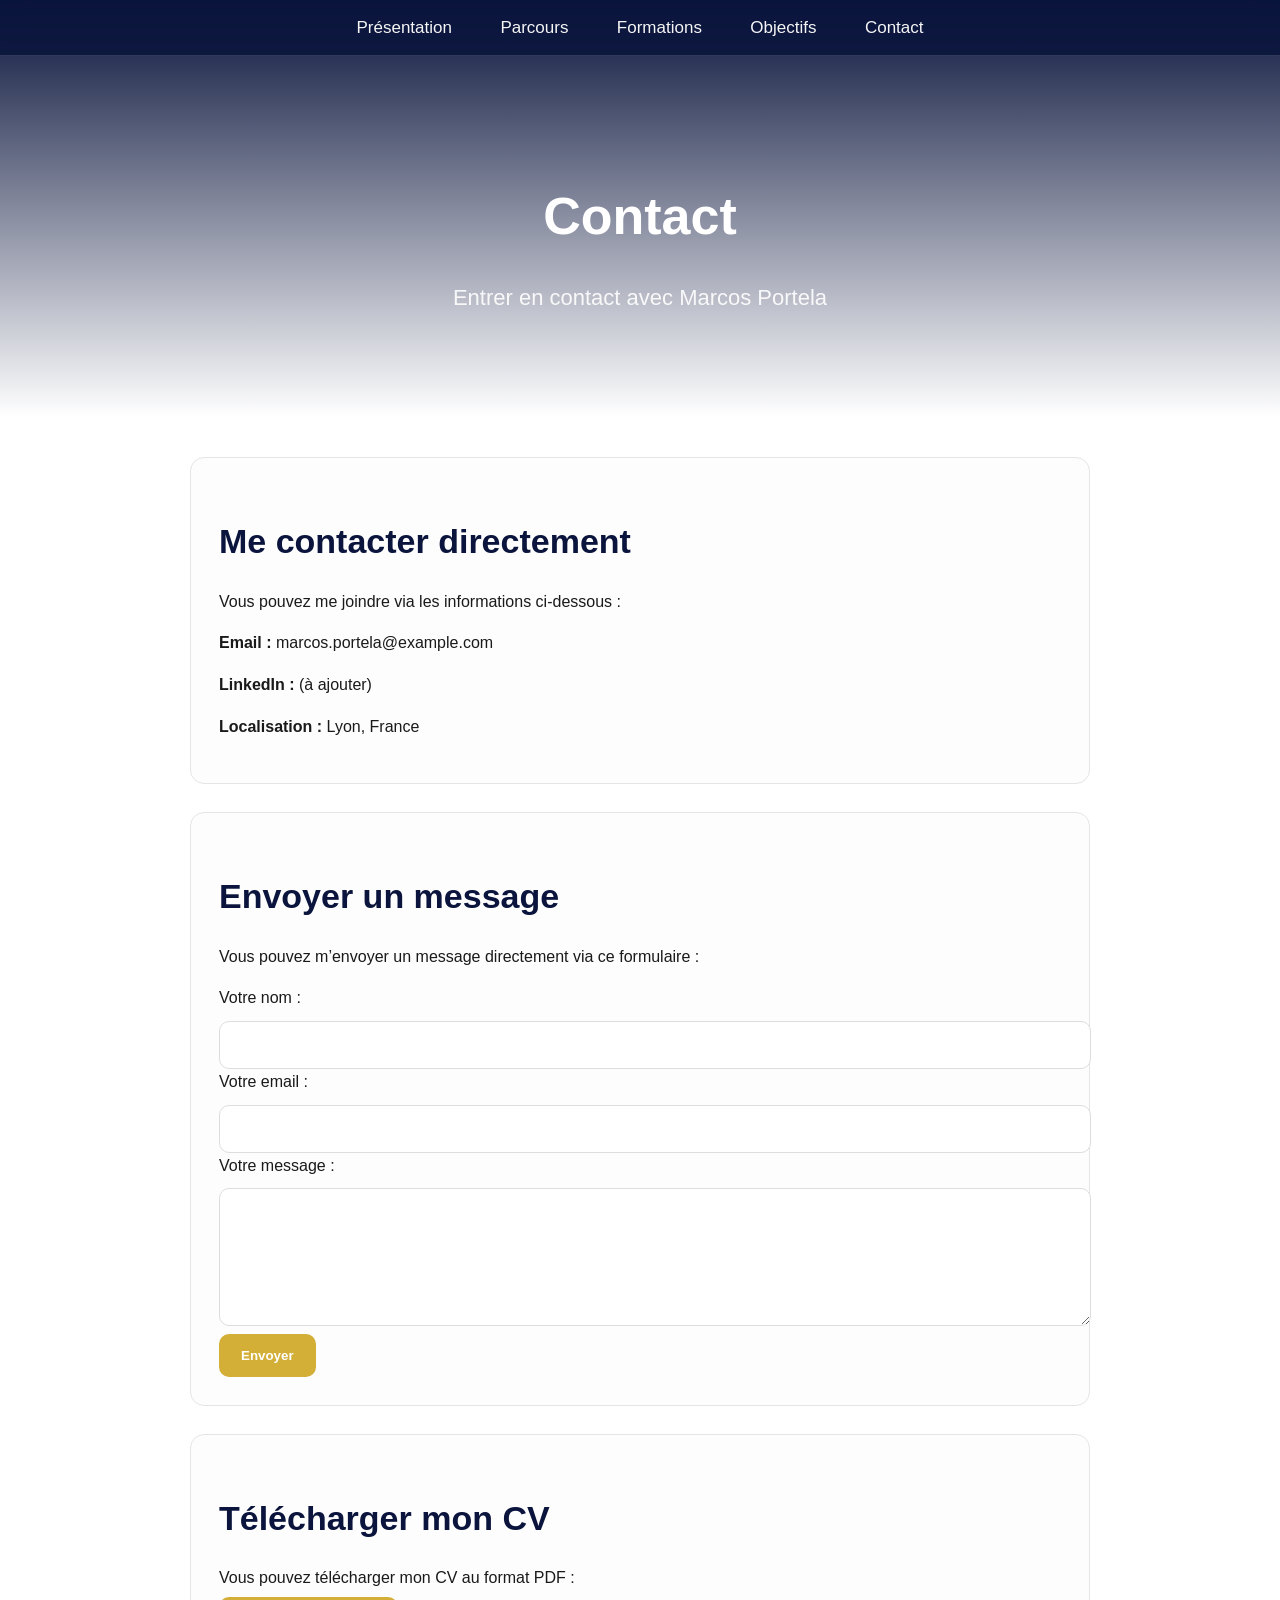
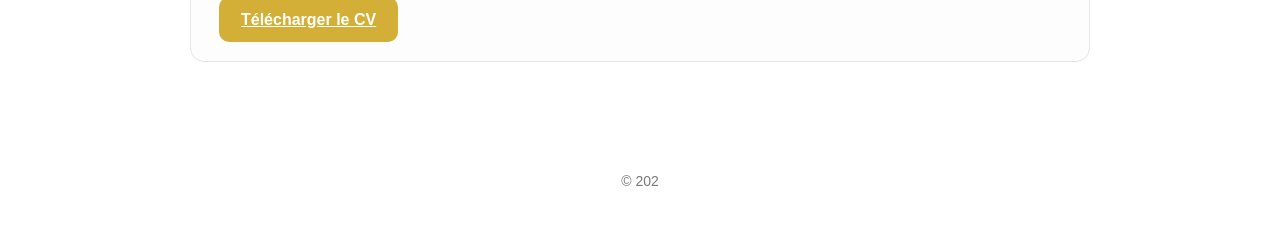
==== contact.html @ 920ae5b6 "Create contact page with form and CV download This HTML file provides a contact page with direct con" ====
<!DOCTYPE html>
<html lang="fr">
<head>
  <meta charset="UTF-8">
  <title>Contact – Marcos Portela</title>
  <link rel="stylesheet" href="style.css">
</head>

<body>

<nav>
  <a href="index.html">Présentation</a>
  <a href="parcours.html">Parcours</a>
  <a href="formations.html">Formations</a>
  <a href="objectifs.html">Objectifs</a>
  <a href="contact.html">Contact</a>
</nav>

<header>
  <h1>Contact</h1>
  <p>Entrer en contact avec Marcos Portela</p>
</header>

<div class="container">

  <!-- CONTACT DIRECT -->
  <div class="card">
    <h2 class="section-title">Me contacter directement</h2>
    <p>Vous pouvez me joindre via les informations ci-dessous :</p>

    <p><strong>Email :</strong> marcos.portela@example.com</p>
    <p><strong>LinkedIn :</strong> (à ajouter)</p>
    <p><strong>Localisation :</strong> Lyon, France</p>
  </div>

  <!-- FORMULAIRE -->
  <div class="card">
    <h2 class="section-title">Envoyer un message</h2>
    <p>Vous pouvez m’envoyer un message directement via ce formulaire :</p>

    <form action="mailto:marcos.portela@example.com" method="post" enctype="text/plain">
      <label>Votre nom :</label>
      <input type="text" name="nom" required>

      <label>Votre email :</label>
      <input type="email" name="email" required>

      <label>Votre message :</label>
      <textarea name="message" rows="6" required></textarea>

      <button type="submit">Envoyer</button>
    </form>
  </div>

  <!-- CV -->
  <div class="card">
    <h2 class="section-title">Télécharger mon CV</h2>
    <p>Vous pouvez télécharger mon CV au format PDF :</p>

    <a class="btn" href="CV-Marcos-Portela.pdf" download>Télécharger le CV</a>
  </div>

</div>

<footer>
  © 202
---- style.css ----
/* STYLE APPLE DEEP BLUE — Marcos Portela */

body {
  margin: 0;
  font-family: -apple-system, BlinkMacSystemFont, "Segoe UI", Roboto, Arial, sans-serif;
  background: #ffffff;
  color: #1a1a1a;
  line-height: 1.6;
}

/* NAVIGATION APPLE */
nav {
  position: fixed;
  top: 0;
  width: 100%;
  background: rgba(10, 20, 60, 0.85); /* bleu nuit translucide */
  backdrop-filter: blur(12px);
  border-bottom: 1px solid rgba(255,255,255,0.15);
  padding: 14px 0;
  text-align: center;
  z-index: 1000;
}

nav a {
  margin: 0 22px;
  text-decoration: none;
  color: #f5f5f5;
  font-weight: 500;
  font-size: 17px;
  transition: 0.2s;
}

nav a:hover {
  color: #d4af37; /* or premium */
}

/* HEADER */
header {
  text-align: center;
  padding: 140px 20px 80px;
  background: linear-gradient(to bottom, #0a143c, #ffffff);
  color: #ffffff;
}

header h1 {
  font-size: 52px;
  font-weight: 600;
  margin-bottom: 10px;
}

header p {
  font-size: 22px;
  opacity: 0.9;
}

/* CONTAINER */
.container {
  max-width: 900px;
  margin: auto;
  padding: 40px 20px;
}

/* TITRES */
.section-title {
  font-size: 34px;
  font-weight: 600;
  margin-bottom: 20px;
  color: #0a143c;
}

/* CARTES APPLE */
.card {
  background: #fdfdfd;
  border: 1px solid #e5e5e5;
  padding: 28px;
  border-radius: 14px;
  margin-bottom: 28px;
  transition: 0.3s;
}

.card:hover {
  transform: translateY(-4px);
  box-shadow: 0 12px 28px rgba(0,0,0,0.08);
}

/* BOUTONS */
button, .btn {
  background: #d4af37;
  color: #fff;
  padding: 14px 22px;
  border: none;
  border-radius: 10px;
  font-weight: 600;
  cursor: pointer;
  transition: 0.2s;
}

button:hover, .btn:hover {
  background: #e6c45c;
}

/* FORMULAIRE */
input, textarea {
  width: 100%;
  padding: 14px;
  border-radius: 10px;
  border: 1px solid #ddd;
  margin-top: 10px;
  font-size: 16px;
}

/* FOOTER */
footer {
  text-align: center;
  padding: 40px;
  color: #777;
  font-size: 14px;
}
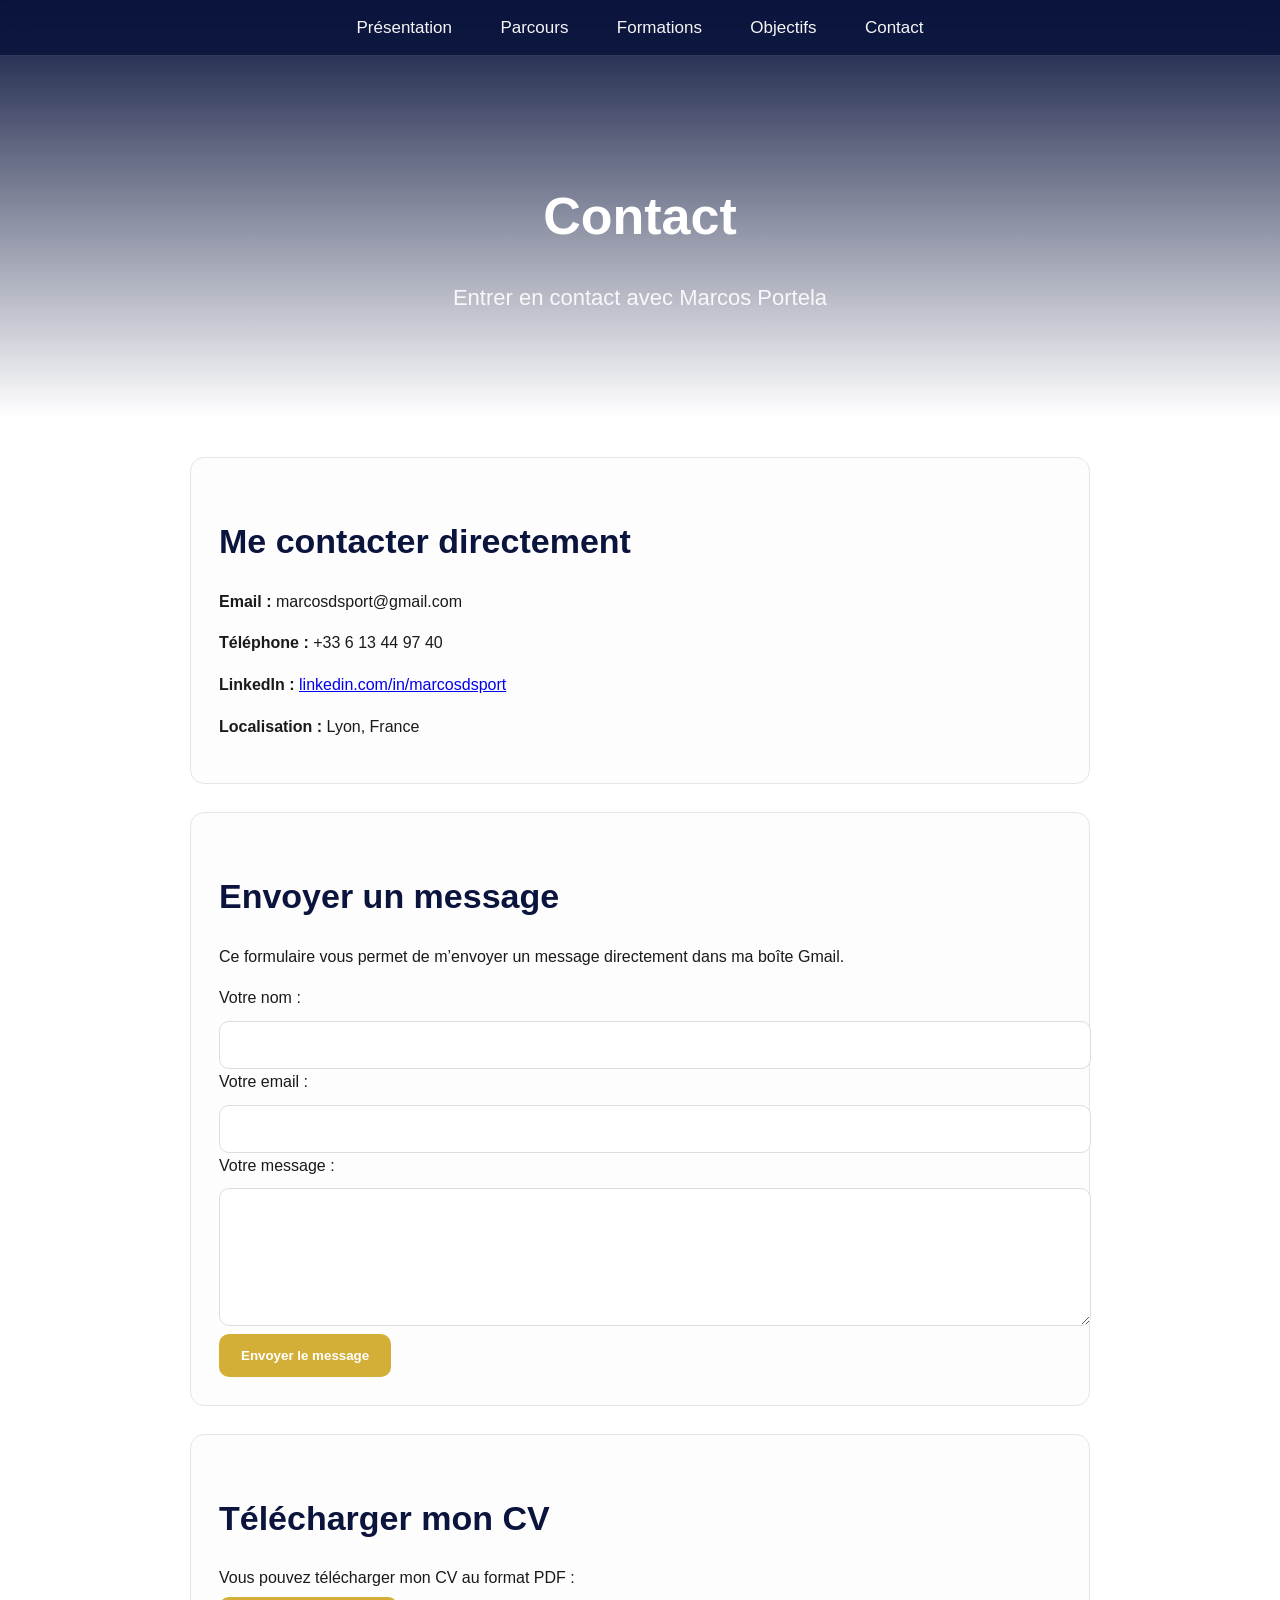
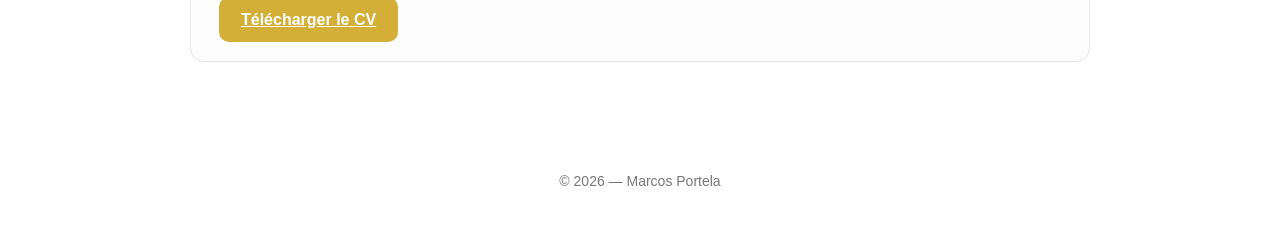
==== commit 5b345248: "Revise contact details and form action Updated contact information and form submission method." ====
--- a/contact.html
+++ b/contact.html
@@ -26,29 +26,38 @@
   <!-- CONTACT DIRECT -->
   <div class="card">
     <h2 class="section-title">Me contacter directement</h2>
-    <p>Vous pouvez me joindre via les informations ci-dessous :</p>
 
-    <p><strong>Email :</strong> marcos.portela@example.com</p>
-    <p><strong>LinkedIn :</strong> (à ajouter)</p>
+    <p><strong>Email :</strong> marcosdsport@gmail.com</p>
+    <p><strong>Téléphone :</strong> +33 6 13 44 97 40</p>
+    <p><strong>LinkedIn :</strong> 
+      <a href="https://www.linkedin.com/in/marcosdsport/" target="_blank">
+        linkedin.com/in/marcosdsport
+      </a>
+    </p>
     <p><strong>Localisation :</strong> Lyon, France</p>
   </div>
 
   <!-- FORMULAIRE -->
   <div class="card">
     <h2 class="section-title">Envoyer un message</h2>
-    <p>Vous pouvez m’envoyer un message directement via ce formulaire :</p>
+    <p>Ce formulaire vous permet de m’envoyer un message directement dans ma boîte Gmail.</p>
 
-    <form action="mailto:marcos.portela@example.com" method="post" enctype="text/plain">
-      <label>Votre nom :</label>
-      <input type="text" name="nom" required>
+    <form action="https://formspree.io/f/xbdnbzqk" method="POST">
+      
+      <label for="name">Votre nom :</label>
+      <input type="text" id="name" name="nom" required>
 
-      <label>Votre email :</label>
-      <input type="email" name="email" required>
+      <label for="email">Votre email :</label>
+      <input type="email" id="email" name="email" required>
 
-      <label>Votre message :</label>
-      <textarea name="message" rows="6" required></textarea>
+      <label for="message">Votre message :</label>
+      <textarea id="message" name="message" rows="6" required></textarea>
 
-      <button type="submit">Envoyer</button>
+      <!-- Formspree anti-spam -->
+      <input type="hidden" name="_subject" value="Nouveau message depuis le site de Marcos Portela">
+      <input type="text" name="_gotcha" style="display:none">
+
+      <button type="submit">Envoyer le message</button>
     </form>
   </div>
 
@@ -63,4 +72,8 @@
 </div>
 
 <footer>
-  © 202
+  © 2026 — Marcos Portela
+</footer>
+
+</body>
+</html>
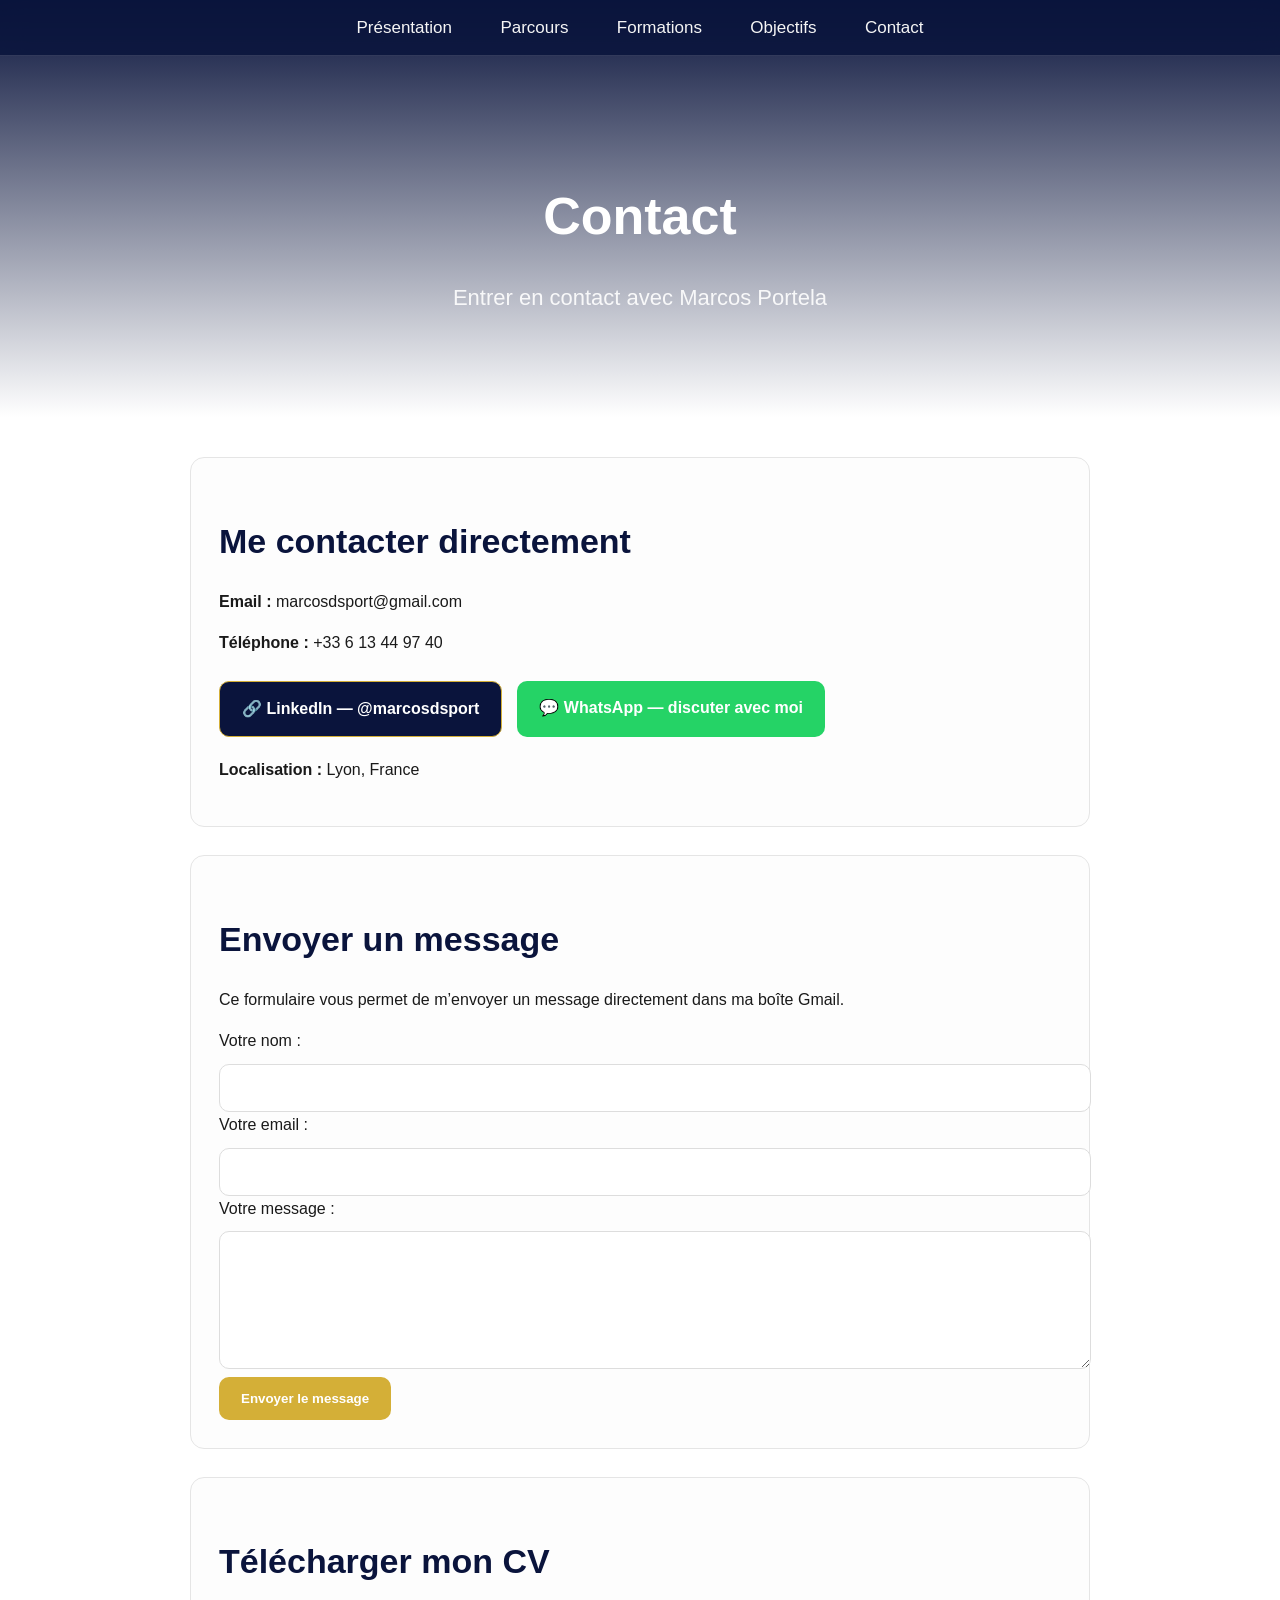
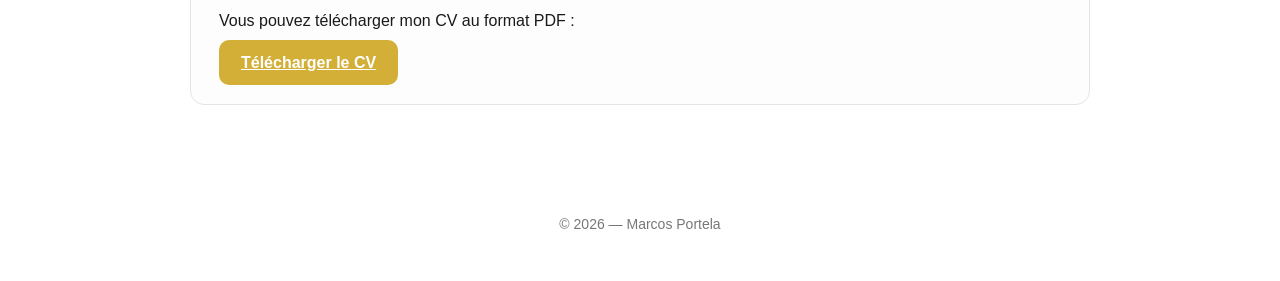
==== commit ba1f9ba2: "Add premium contact buttons for LinkedIn and WhatsApp Added premium buttons for LinkedIn and WhatsAp" ====
--- a/contact.html
+++ b/contact.html
@@ -29,12 +29,42 @@
 
     <p><strong>Email :</strong> marcosdsport@gmail.com</p>
     <p><strong>Téléphone :</strong> +33 6 13 44 97 40</p>
-    <p><strong>LinkedIn :</strong> 
-      <a href="https://www.linkedin.com/in/marcosdsport/" target="_blank">
-        linkedin.com/in/marcosdsport
+
+    <!-- BOUTONS PREMIUM -->
+    <div style="margin-top: 25px; display: flex; gap: 15px; flex-wrap: wrap;">
+
+      <!-- Bouton LinkedIn -->
+      <a href="https://www.linkedin.com/in/marcosdsport/" target="_blank"
+         style="
+           background:#0a143c;
+           color:white;
+           padding:14px 22px;
+           border-radius:10px;
+           font-weight:600;
+           text-decoration:none;
+           border:1px solid #d4af37;
+           transition:0.2s;
+         ">
+        🔗 LinkedIn — @marcosdsport
       </a>
-    </p>
-    <p><strong>Localisation :</strong> Lyon, France</p>
+
+      <!-- Bouton WhatsApp -->
+      <a href="https://wa.me/33613449740" target="_blank"
+         style="
+           background:#25D366;
+           color:white;
+           padding:14px 22px;
+           border-radius:10px;
+           font-weight:600;
+           text-decoration:none;
+           transition:0.2s;
+         ">
+        💬 WhatsApp — discuter avec moi
+      </a>
+
+    </div>
+
+    <p style="margin-top:20px;"><strong>Localisation :</strong> Lyon, France</p>
   </div>
 
   <!-- FORMULAIRE -->
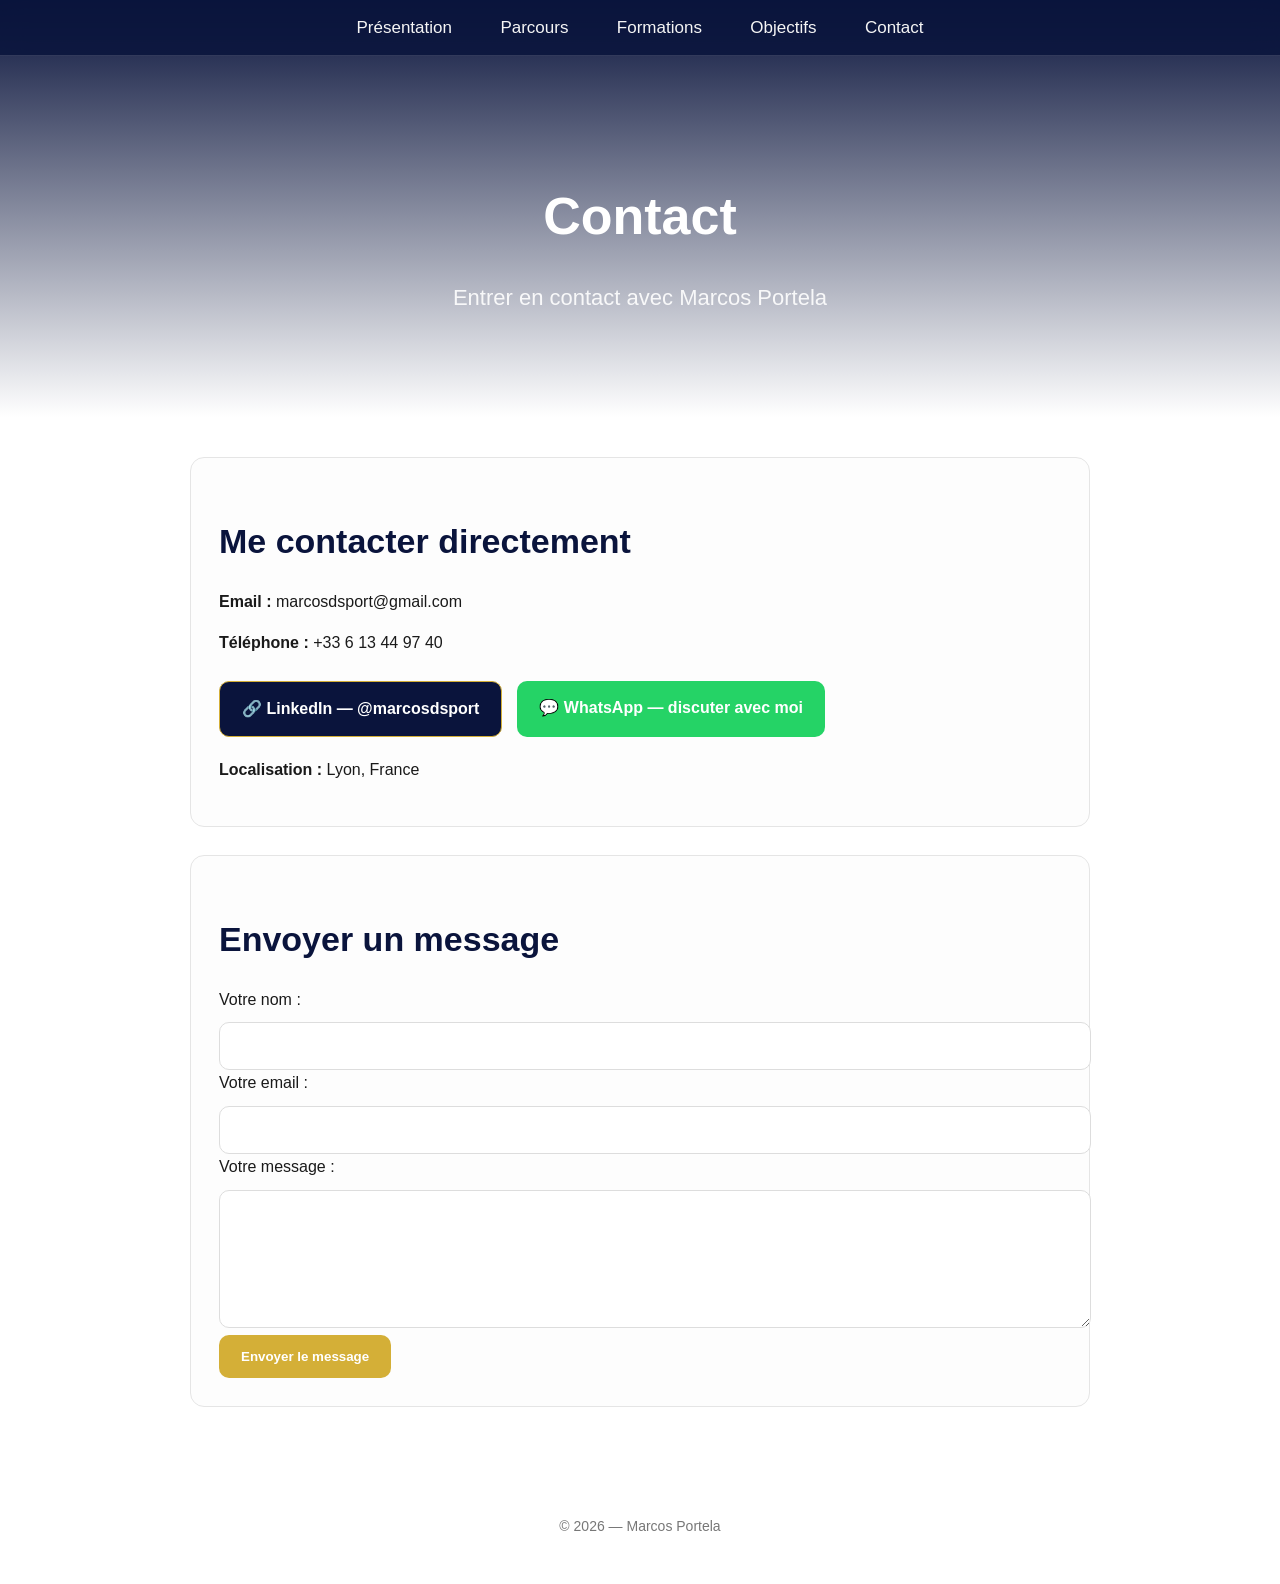
==== commit 67fdaef6: "Remove CV download section from contact.html Removed CV section from contact page." ====
--- a/contact.html
+++ b/contact.html
@@ -70,7 +70,6 @@
   <!-- FORMULAIRE -->
   <div class="card">
     <h2 class="section-title">Envoyer un message</h2>
-    <p>Ce formulaire vous permet de m’envoyer un message directement dans ma boîte Gmail.</p>
 
     <form action="https://formspree.io/f/xbdnbzqk" method="POST">
       
@@ -91,14 +90,6 @@
     </form>
   </div>
 
-  <!-- CV -->
-  <div class="card">
-    <h2 class="section-title">Télécharger mon CV</h2>
-    <p>Vous pouvez télécharger mon CV au format PDF :</p>
-
-    <a class="btn" href="CV-Marcos-Portela.pdf" download>Télécharger le CV</a>
-  </div>
-
 </div>
 
 <footer>
